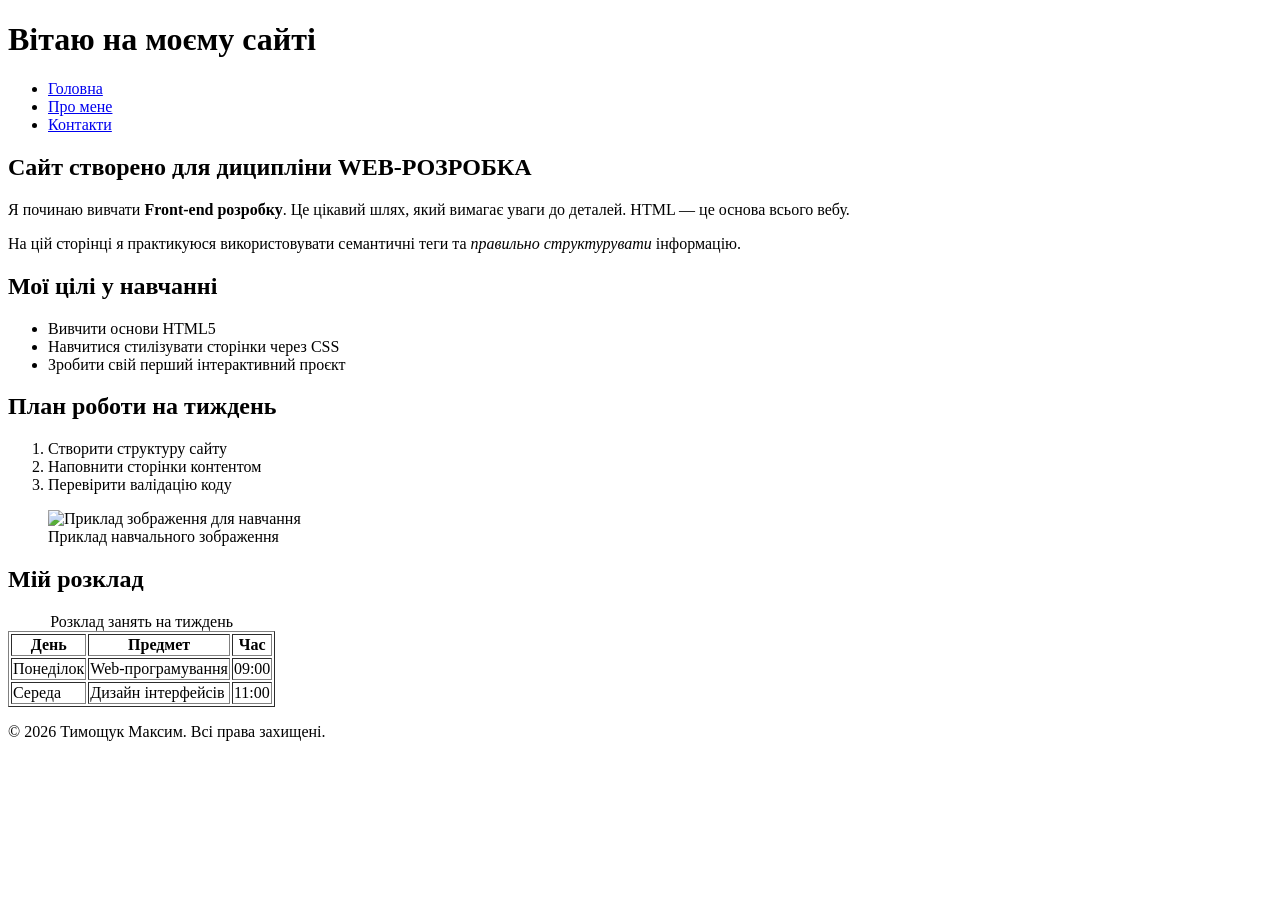
==== index.html @ d684328f "Створена структура проекту+головна сторінка(index.html)" ====
<!DOCTYPE html>
<html lang="uk">
<head>
    <meta charset="UTF-8">
    <meta name="viewport" content="width=device-width, initial-scale=1.0">
    <meta name="description" content="Це мій  навчальний сайт на HTML. Тут я вивчаю структуру тегів та роботу з контентом.">
    <title>Мій HTML-сайт</title>
</head>
<body>
    <header>
        <h1>Вітаю на моєму  сайті</h1>
        <nav>
            <ul>
                <li><a href="index.html">Головна</a></li>
                <li><a href="pages/about.html">Про мене</a></li>
                <li><a href="pages/contact.html">Контакти</a></li>
            </ul>
        </nav>
    </header>

    <main>
        <h2>Сайт створено для диципліни WEB-РОЗРОБКА</h2>
        <p>Я починаю вивчати <strong>Front-end розробку</strong>. Це цікавий шлях, який вимагає уваги до деталей. HTML — це основа всього вебу.</p>
        <p>На цій сторінці я практикуюся використовувати семантичні теги та <em>правильно структурувати</em> інформацію.</p>

        <h2>Мої цілі у навчанні</h2>
        <ul>
            <li>Вивчити основи HTML5</li>
            <li>Навчитися стилізувати сторінки через CSS</li>
            <li>Зробити свій перший інтерактивний проєкт</li>
        </ul>

        <h2>План роботи на тиждень</h2>
        <ol>
            <li>Створити структуру сайту</li>
            <li>Наповнити сторінки контентом</li>
            <li>Перевірити валідацію коду</li>
        </ol>

        <figure>
            <img src="https://yaknekruty.com.ua/sites/default/files/styles/1920x/public/2024-08/preloader-bg.jpg?itok=1jOOWKzk" alt="Приклад зображення для навчання" width="640" height="360">
            <figcaption>Приклад навчального зображення</figcaption>
        </figure>

        <h2>Мій розклад</h2>
        <table border="1">
            <caption>Розклад занять на тиждень</caption>
            <thead>
                <tr>
                    <th>День</th>
                    <th>Предмет</th>
                    <th>Час</th>
                </tr>
            </thead>
            <tbody>
                <tr>
                    <td>Понеділок</td>
                    <td>Web-програмування</td>
                    <td>09:00</td>
                </tr>
                <tr>
                    <td>Середа</td>
                    <td>Дизайн інтерфейсів</td>
                    <td>11:00</td>
                </tr>
            </tbody>
        </table>
    </main>

    <footer>
        <p>&copy; 2026 Тимощук Максим. Всі права захищені.</p>
    </footer>
</body>
</html>
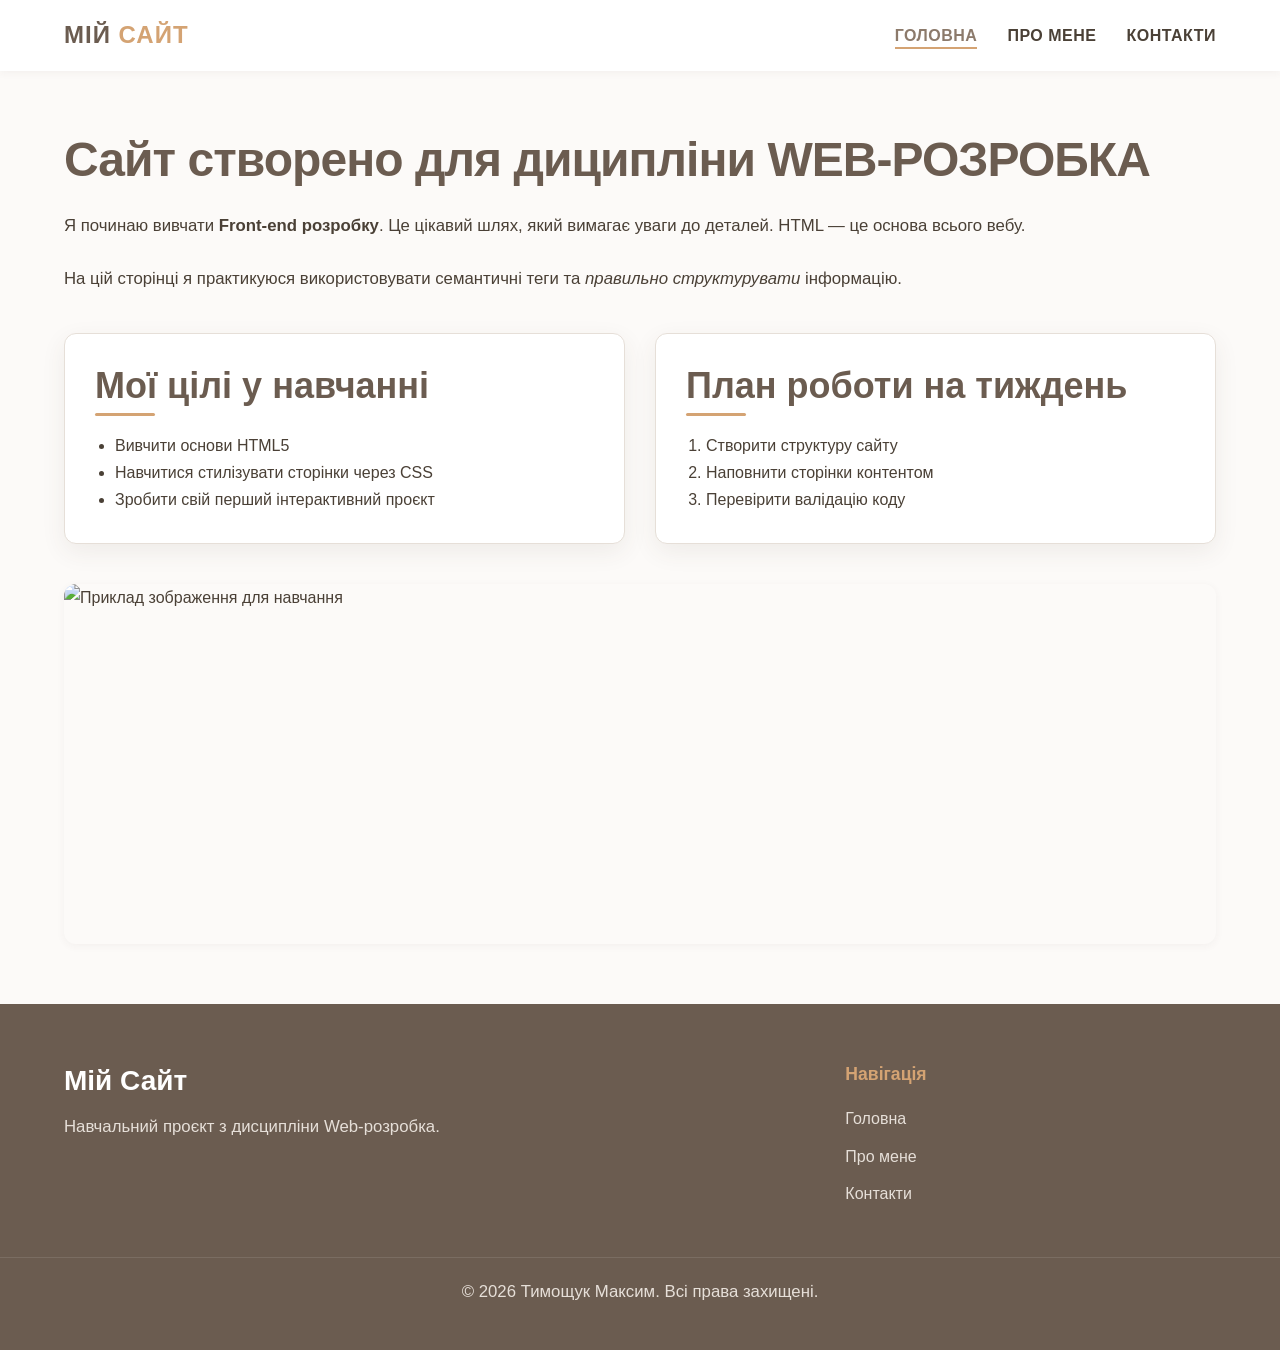
==== commit b45a31fb: "fixed table on html files and practice 3 done" ====
--- a/index.html
+++ b/index.html
@@ -3,72 +3,74 @@
 <head>
     <meta charset="UTF-8">
     <meta name="viewport" content="width=device-width, initial-scale=1.0">
-    <meta name="description" content="Це мій  навчальний сайт на HTML. Тут я вивчаю структуру тегів та роботу з контентом.">
+    <meta name="description" content="Це мій навчальний сайт на HTML. Тут я вивчаю структуру тегів та роботу з контентом.">
     <title>Мій HTML-сайт</title>
+    <link rel="stylesheet" href="./styles/style.css">
+    <link rel="stylesheet" href="./styles/responsive.css">
 </head>
 <body>
-    <header>
-        <h1>Вітаю на моєму  сайті</h1>
-        <nav>
-            <ul>
-                <li><a href="index.html">Головна</a></li>
-                <li><a href="pages/about.html">Про мене</a></li>
-                <li><a href="pages/contact.html">Контакти</a></li>
-            </ul>
-        </nav>
+    <header class="site-header">
+        <div class="container header-inner">
+            <div class="logo">Мій <span>Сайт</span></div>
+            <nav>
+                <ul class="nav-list">
+                    <li><a href="index.html" class="active">Головна</a></li>
+                    <li><a href="pages/about.html">Про мене</a></li>
+                    <li><a href="pages/contact.html">Контакти</a></li>
+                </ul>
+            </nav>
+        </div>
     </header>
 
-    <main>
-        <h2>Сайт створено для диципліни WEB-РОЗРОБКА</h2>
+    <main class="container section">
+        <h1>Сайт створено для диципліни WEB-РОЗРОБКА</h1>
         <p>Я починаю вивчати <strong>Front-end розробку</strong>. Це цікавий шлях, який вимагає уваги до деталей. HTML — це основа всього вебу.</p>
         <p>На цій сторінці я практикуюся використовувати семантичні теги та <em>правильно структурувати</em> інформацію.</p>
 
-        <h2>Мої цілі у навчанні</h2>
-        <ul>
-            <li>Вивчити основи HTML5</li>
-            <li>Навчитися стилізувати сторінки через CSS</li>
-            <li>Зробити свій перший інтерактивний проєкт</li>
-        </ul>
+        <div class="grid-3">
+            <div class="card">
+                <h2>Мої цілі у навчанні</h2>
+                <ul>
+                    <li>Вивчити основи HTML5</li>
+                    <li>Навчитися стилізувати сторінки через CSS</li>
+                    <li>Зробити свій перший інтерактивний проєкт</li>
+                </ul>
+            </div>
 
-        <h2>План роботи на тиждень</h2>
-        <ol>
-            <li>Створити структуру сайту</li>
-            <li>Наповнити сторінки контентом</li>
-            <li>Перевірити валідацію коду</li>
-        </ol>
+            <div class="card">
+                <h2>План роботи на тиждень</h2>
+                <ol>
+                    <li>Створити структуру сайту</li>
+                    <li>Наповнити сторінки контентом</li>
+                    <li>Перевірити валідацію коду</li>
+                </ol>
+            </div>
+        </div>
 
-        <figure>
+        <figure style="margin-top: 40px;">
             <img src="https://yaknekruty.com.ua/sites/default/files/styles/1920x/public/2024-08/preloader-bg.jpg?itok=1jOOWKzk" alt="Приклад зображення для навчання" width="640" height="360">
             <figcaption>Приклад навчального зображення</figcaption>
         </figure>
-
-        <h2>Мій розклад</h2>
-        <table border="1">
-            <caption>Розклад занять на тиждень</caption>
-            <thead>
-                <tr>
-                    <th>День</th>
-                    <th>Предмет</th>
-                    <th>Час</th>
-                </tr>
-            </thead>
-            <tbody>
-                <tr>
-                    <td>Понеділок</td>
-                    <td>Web-програмування</td>
-                    <td>09:00</td>
-                </tr>
-                <tr>
-                    <td>Середа</td>
-                    <td>Дизайн інтерфейсів</td>
-                    <td>11:00</td>
-                </tr>
-            </tbody>
-        </table>
     </main>
 
-    <footer>
-        <p>&copy; 2026 Тимощук Максим. Всі права захищені.</p>
+    <footer class="site-footer">
+        <div class="container footer-grid">
+            <div class="footer-brand">
+                <h3>Мій Сайт</h3>
+                <p>Навчальний проєкт з дисципліни Web-розробка.</p>
+            </div>
+            <div class="footer-links">
+                <h4>Навігація</h4>
+                <ul>
+                    <li><a href="index.html">Головна</a></li>
+                    <li><a href="pages/about.html">Про мене</a></li>
+                    <li><a href="pages/contact.html">Контакти</a></li>
+                </ul>
+            </div>
+        </div>
+        <div class="footer-bottom">
+            <p>&copy; 2026 Тимощук Максим. Всі права захищені.</p>
+        </div>
     </footer>
 </body>
 </html>
--- a/styles/style.css
+++ b/styles/style.css
@@ -0,0 +1,461 @@
+:root {
+  --color-primary: #8c7a6b;
+  --color-primary-dark: #6b5c50;
+  --color-accent: #d4a373;
+  --color-accent-hover: #faedcd;
+  --color-bg-main: #fcfaf8;
+  --color-bg-alt: #f5f0eb;
+  --color-surface: #ffffff;
+  --color-text-main: #4a4036;
+  --color-text-muted: #8c8279;
+  --color-border: #e6dfd8;
+  --shadow-sm: 0 2px 8px rgba(74, 64, 54, 0.05);
+  --shadow-md: 0 8px 24px rgba(74, 64, 54, 0.08);
+  --shadow-lg: 0 12px 32px rgba(74, 64, 54, 0.12);
+  --radius-sm: 6px;
+  --radius-md: 12px;
+  --radius-lg: 24px;
+  --transition-fast: 0.2s ease;
+  --transition-normal: 0.3s ease-in-out;
+}
+
+*, *::before, *::after {
+  box-sizing: border-box;
+  margin: 0;
+  padding: 0;
+}
+
+html {
+  scroll-behavior: smooth;
+  height: 100%;
+}
+
+body {
+  font-family: 'Segoe UI', Tahoma, Geneva, Verdana, sans-serif;
+  line-height: 1.7;
+  color: var(--color-text-main);
+  background-color: var(--color-bg-main);
+  -webkit-font-smoothing: antialiased;
+  animation: fadeIn 0.8s ease-out;
+  display: flex;
+  flex-direction: column;
+  min-height: 100vh;
+}
+
+@keyframes fadeIn {
+  from { opacity: 0; transform: translateY(10px); }
+  to { opacity: 1; transform: translateY(0); }
+}
+
+h1, h2, h3, h4, h5, h6 {
+  color: var(--color-primary-dark);
+  font-weight: 700;
+  line-height: 1.2;
+  margin-bottom: 1rem;
+}
+
+h1 { font-size: 3rem; letter-spacing: -0.02em; margin-bottom: 1.5rem; }
+h2 { font-size: 2.25rem; position: relative; padding-bottom: 0.5rem; }
+h2::after {
+  content: '';
+  position: absolute;
+  bottom: 0;
+  left: 0;
+  width: 60px;
+  height: 3px;
+  background-color: var(--color-accent);
+  border-radius: 2px;
+}
+h3 { font-size: 1.75rem; }
+
+p {
+  margin-bottom: 1.5rem;
+  font-size: 1.05rem;
+}
+
+a {
+  color: var(--color-accent);
+  text-decoration: none;
+  transition: color var(--transition-fast);
+}
+
+a:hover {
+  color: var(--color-primary-dark);
+}
+
+.container {
+  width: 100%;
+  max-width: 1200px;
+  margin: 0 auto;
+  padding: 0 24px;
+}
+
+main {
+  flex: 1;
+}
+
+.site-header {
+  background-color: var(--color-surface);
+  box-shadow: var(--shadow-sm);
+  position: sticky;
+  top: 0;
+  z-index: 1000;
+  padding: 15px 0;
+  transition: box-shadow var(--transition-normal);
+}
+
+.header-inner {
+  display: flex;
+  justify-content: space-between;
+  align-items: center;
+}
+
+.logo {
+  font-size: 1.5rem;
+  font-weight: 900;
+  color: var(--color-primary-dark);
+  letter-spacing: 1px;
+  text-transform: uppercase;
+}
+
+.logo span {
+  color: var(--color-accent);
+}
+
+.nav-list {
+  display: flex;
+  gap: 30px;
+  list-style: none;
+}
+
+.nav-list a {
+  color: var(--color-text-main);
+  font-weight: 600;
+  font-size: 1rem;
+  text-transform: uppercase;
+  letter-spacing: 0.5px;
+  position: relative;
+  padding: 5px 0;
+}
+
+.nav-list a::after {
+  content: '';
+  position: absolute;
+  width: 0;
+  height: 2px;
+  bottom: 0;
+  left: 0;
+  background-color: var(--color-accent);
+  transition: width var(--transition-normal);
+}
+
+.nav-list a:hover::after,
+.nav-list a.active::after {
+  width: 100%;
+}
+
+.nav-list a.active {
+  color: var(--color-primary);
+}
+
+.section {
+  padding: 60px 24px;
+}
+
+.grid-3 {
+  display: grid;
+  grid-template-columns: repeat(auto-fit, minmax(300px, 1fr));
+  gap: 30px;
+  margin-top: 40px;
+}
+
+.card {
+  background-color: var(--color-surface);
+  border-radius: var(--radius-md);
+  padding: 30px;
+  box-shadow: var(--shadow-md);
+  transition: transform var(--transition-normal), box-shadow var(--transition-normal);
+  border: 1px solid var(--color-border);
+}
+
+.card:hover {
+  transform: translateY(-5px);
+  box-shadow: var(--shadow-lg);
+}
+
+.card ul, .card ol {
+  padding-left: 20px;
+  margin-top: 15px;
+}
+
+.btn {
+  display: inline-flex;
+  align-items: center;
+  justify-content: center;
+  padding: 14px 28px;
+  font-size: 1rem;
+  font-weight: 600;
+  border-radius: var(--radius-lg);
+  cursor: pointer;
+  transition: all var(--transition-normal);
+  border: 2px solid transparent;
+  text-transform: uppercase;
+  letter-spacing: 0.5px;
+}
+
+.btn-primary {
+  background-color: var(--color-primary);
+  color: var(--color-surface);
+  box-shadow: 0 4px 15px rgba(140, 122, 107, 0.3);
+}
+
+.btn-primary:hover {
+  background-color: var(--color-primary-dark);
+  color: var(--color-surface);
+  transform: translateY(-2px);
+  box-shadow: 0 6px 20px rgba(140, 122, 107, 0.4);
+}
+
+.btn-outline {
+  background-color: transparent;
+  color: var(--color-primary);
+  border-color: var(--color-primary);
+}
+
+.btn-outline:hover {
+  background-color: var(--color-primary);
+  color: var(--color-surface);
+}
+
+.custom-table-wrapper {
+  background-color: var(--color-surface);
+  border-radius: var(--radius-md);
+  box-shadow: var(--shadow-sm);
+  overflow: hidden;
+  margin: 30px 0;
+  border: 1px solid var(--color-border);
+}
+
+.custom-table-caption {
+  font-size: 1.2rem;
+  font-weight: bold;
+  padding: 15px;
+  color: var(--color-surface);
+  background: var(--color-primary);
+  text-align: center;
+}
+
+.custom-table {
+  display: flex;
+  flex-direction: column;
+  width: 100%;
+}
+
+.custom-table-header, .custom-table-row {
+  display: grid;
+  grid-template-columns: 1fr 2fr 1fr;
+  border-bottom: 1px solid var(--color-border);
+}
+
+.custom-table-row:last-child {
+  border-bottom: none;
+}
+
+.custom-table-header {
+  background-color: var(--color-bg-alt);
+  color: var(--color-primary-dark);
+  font-weight: 700;
+  text-transform: uppercase;
+  font-size: 0.85rem;
+  letter-spacing: 1px;
+}
+
+.custom-table-cell {
+  padding: 18px 20px;
+  text-align: left;
+}
+
+.custom-table-row {
+  transition: background-color var(--transition-fast);
+}
+
+.custom-table-row:nth-child(even) {
+  background-color: var(--color-bg-main);
+}
+
+.custom-table-row:hover {
+  background-color: var(--color-accent-hover);
+}
+
+.media-gallery {
+  display: grid;
+  grid-template-columns: repeat(auto-fit, minmax(300px, 1fr));
+  gap: 30px;
+}
+
+img, video {
+  max-width: 100%;
+  height: auto;
+  border-radius: var(--radius-sm);
+  display: block;
+}
+
+figure {
+  margin: 0;
+  position: relative;
+  overflow: hidden;
+  border-radius: var(--radius-md);
+  box-shadow: var(--shadow-sm);
+}
+
+figcaption {
+  position: absolute;
+  bottom: 0;
+  left: 0;
+  width: 100%;
+  padding: 15px;
+  background: rgba(74, 64, 54, 0.85);
+  color: var(--color-surface);
+  font-size: 0.9rem;
+  transform: translateY(100%);
+  transition: transform var(--transition-normal);
+}
+
+figure:hover figcaption {
+  transform: translateY(0);
+}
+
+.contact-layout {
+  display: flex;
+  gap: 50px;
+  align-items: flex-start;
+  margin-top: 30px;
+}
+
+.contact-info {
+  flex: 1;
+  background-color: var(--color-primary);
+  color: var(--color-surface);
+  padding: 40px;
+  border-radius: var(--radius-md);
+  box-shadow: var(--shadow-md);
+}
+
+.contact-info h2, .contact-info p {
+  color: var(--color-surface);
+}
+
+.contact-info h2::after {
+  background-color: var(--color-accent);
+}
+
+.form-wrapper {
+  flex: 2;
+  background-color: var(--color-surface);
+  padding: 40px;
+  border-radius: var(--radius-md);
+  box-shadow: var(--shadow-md);
+  border: 1px solid var(--color-border);
+}
+
+.form-group {
+  margin-bottom: 25px;
+  position: relative;
+}
+
+label {
+  display: block;
+  margin-bottom: 8px;
+  font-weight: 600;
+  color: var(--color-primary-dark);
+  font-size: 0.95rem;
+}
+
+input[type="text"],
+input[type="email"],
+input[type="tel"],
+select,
+textarea {
+  width: 100%;
+  padding: 16px 20px;
+  border: 2px solid var(--color-border);
+  border-radius: var(--radius-sm);
+  background-color: var(--color-bg-main);
+  color: var(--color-text-main);
+  font-family: inherit;
+  font-size: 1rem;
+  transition: all var(--transition-normal);
+}
+
+textarea {
+  resize: vertical;
+  min-height: 150px;
+}
+
+input:focus,
+select:focus,
+textarea:focus {
+  outline: none;
+  border-color: var(--color-accent);
+  background-color: var(--color-surface);
+  box-shadow: 0 0 0 4px rgba(212, 163, 115, 0.15);
+}
+
+input::placeholder,
+textarea::placeholder {
+  color: var(--color-text-muted);
+}
+
+.site-footer {
+  background-color: var(--color-primary-dark);
+  color: var(--color-border);
+  padding: 60px 0 20px;
+  margin-top: auto;
+}
+
+.footer-grid {
+  display: grid;
+  grid-template-columns: 2fr 1fr;
+  gap: 40px;
+  margin-bottom: 40px;
+}
+
+.footer-brand h3 {
+  color: var(--color-surface);
+  margin-bottom: 15px;
+}
+
+.footer-brand h3::after {
+  display: none;
+}
+
+.footer-links h4 {
+  color: var(--color-accent);
+  margin-bottom: 20px;
+  font-size: 1.1rem;
+}
+
+.footer-links ul {
+  list-style: none;
+}
+
+.footer-links li {
+  margin-bottom: 10px;
+}
+
+.footer-links a {
+  color: var(--color-border);
+  transition: color var(--transition-fast);
+}
+
+.footer-links a:hover {
+  color: var(--color-surface);
+  padding-left: 5px;
+}
+
+.footer-bottom {
+  text-align: center;
+  padding-top: 20px;
+  border-top: 1px solid rgba(255, 255, 255, 0.1);
+  font-size: 0.9rem;
+}
--- a/styles/responsive.css
+++ b/styles/responsive.css
@@ -0,0 +1,102 @@
+@media (max-width: 1024px) {
+  h1 { font-size: 2.5rem; }
+  h2 { font-size: 2rem; }
+  
+  .section { padding: 50px 24px; }
+  
+  .contact-layout {
+    gap: 30px;
+  }
+}
+
+@media (max-width: 768px) {
+  body {
+    font-size: 16px;
+  }
+
+  .header-inner {
+    flex-direction: column;
+    gap: 15px;
+  }
+
+  .nav-list {
+    flex-wrap: wrap;
+    justify-content: center;
+    gap: 15px;
+  }
+
+  .nav-list a {
+    font-size: 0.9rem;
+    padding: 8px 12px;
+    background-color: var(--color-bg-alt);
+    border-radius: var(--radius-sm);
+  }
+  
+  .nav-list a::after {
+    display: none;
+  }
+  
+  .nav-list a:hover,
+  .nav-list a.active {
+    background-color: var(--color-primary);
+    color: var(--color-surface);
+  }
+
+  h1 { font-size: 2rem; }
+  
+  .grid-3 {
+    grid-template-columns: 1fr;
+  }
+
+  .contact-layout {
+    flex-direction: column;
+  }
+  
+  .contact-info, .form-wrapper {
+    width: 100%;
+  }
+
+  .custom-table-wrapper {
+    overflow-x: auto;
+    -webkit-overflow-scrolling: touch;
+    border-radius: 0;
+    border-left: none;
+    border-right: none;
+  }
+  
+  .custom-table {
+    min-width: 500px;
+  }
+
+  .footer-grid {
+    grid-template-columns: 1fr;
+    text-align: center;
+  }
+  
+  .footer-links a:hover {
+    padding-left: 0;
+  }
+}
+
+@media (max-width: 480px) {
+  .container {
+    padding: 0 15px;
+  }
+  
+  .section {
+    padding: 30px 15px;
+  }
+  
+  .card {
+    padding: 20px;
+  }
+  
+  .btn {
+    width: 100%;
+    margin-bottom: 10px;
+  }
+  
+  .contact-info, .form-wrapper {
+    padding: 20px;
+  }
+}
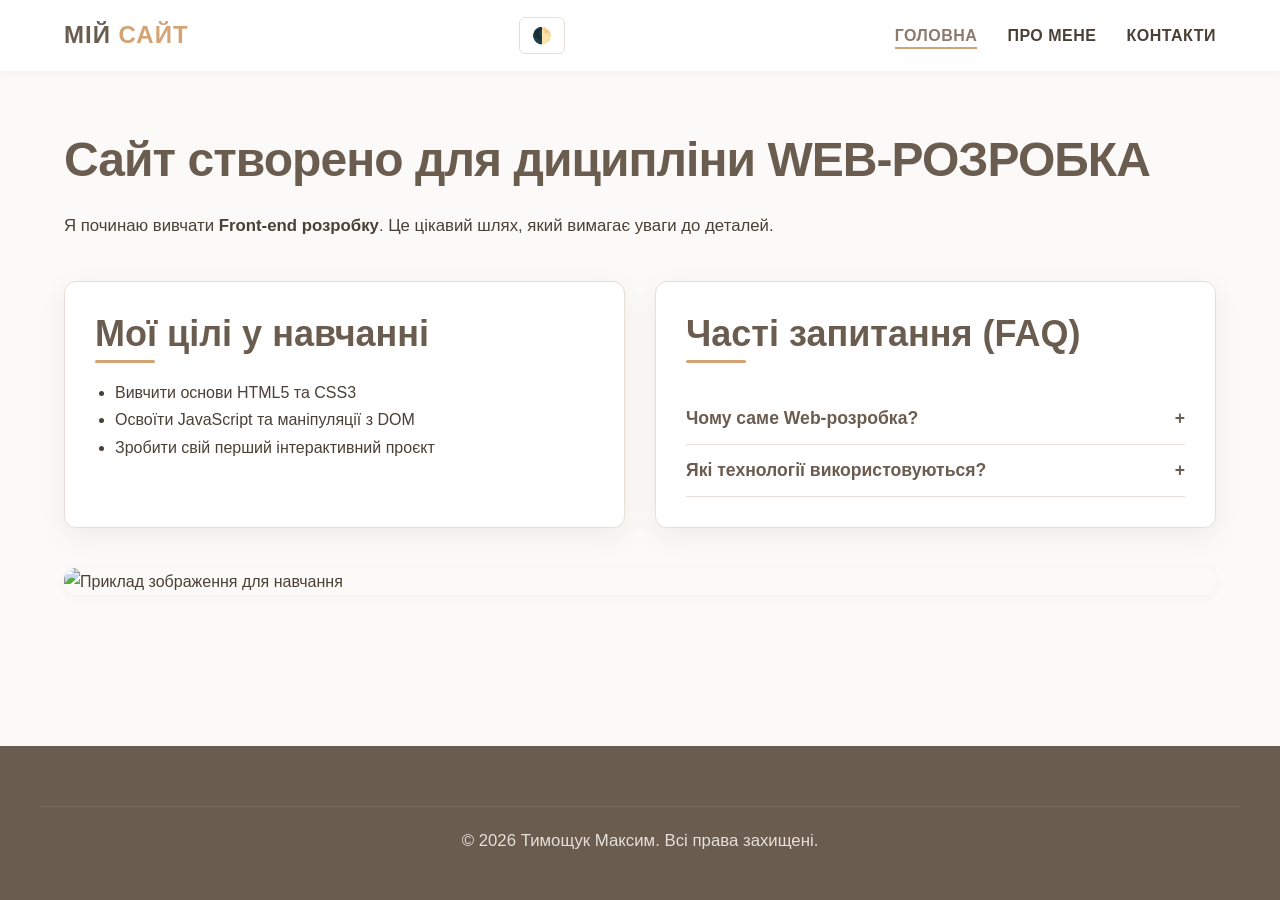
==== commit 07c3d3d8: "реалізовані скрипти за допомгою sj" ====
--- a/index.html
+++ b/index.html
@@ -3,18 +3,22 @@
 <head>
     <meta charset="UTF-8">
     <meta name="viewport" content="width=device-width, initial-scale=1.0">
-    <meta name="description" content="Це мій навчальний сайт на HTML. Тут я вивчаю структуру тегів та роботу з контентом.">
     <title>Мій HTML-сайт</title>
     <link rel="stylesheet" href="./styles/style.css">
     <link rel="stylesheet" href="./styles/responsive.css">
+    <script src="./js/main.js" defer></script>
 </head>
 <body>
     <header class="site-header">
         <div class="container header-inner">
             <div class="logo">Мій <span>Сайт</span></div>
+            <div class="header-actions">
+                <button class="theme-toggle" aria-label="Перемкнути тему">🌓</button>
+                <button class="burger-menu" aria-expanded="false" aria-label="Відкрити меню">☰</button>
+            </div>
             <nav>
                 <ul class="nav-list">
-                    <li><a href="index.html" class="active">Головна</a></li>
+                    <li><a href="index.html">Головна</a></li>
                     <li><a href="pages/about.html">Про мене</a></li>
                     <li><a href="pages/contact.html">Контакти</a></li>
                 </ul>
@@ -24,53 +28,52 @@
 
     <main class="container section">
         <h1>Сайт створено для диципліни WEB-РОЗРОБКА</h1>
-        <p>Я починаю вивчати <strong>Front-end розробку</strong>. Це цікавий шлях, який вимагає уваги до деталей. HTML — це основа всього вебу.</p>
-        <p>На цій сторінці я практикуюся використовувати семантичні теги та <em>правильно структурувати</em> інформацію.</p>
+        <p>Я починаю вивчати <strong>Front-end розробку</strong>. Це цікавий шлях, який вимагає уваги до деталей.</p>
 
         <div class="grid-3">
             <div class="card">
                 <h2>Мої цілі у навчанні</h2>
                 <ul>
-                    <li>Вивчити основи HTML5</li>
-                    <li>Навчитися стилізувати сторінки через CSS</li>
+                    <li>Вивчити основи HTML5 та CSS3</li>
+                    <li>Освоїти JavaScript та маніпуляції з DOM</li>
                     <li>Зробити свій перший інтерактивний проєкт</li>
                 </ul>
             </div>
 
             <div class="card">
-                <h2>План роботи на тиждень</h2>
-                <ol>
-                    <li>Створити структуру сайту</li>
-                    <li>Наповнити сторінки контентом</li>
-                    <li>Перевірити валідацію коду</li>
-                </ol>
+                <h2>Часті запитання (FAQ)</h2>
+                <div class="accordion">
+                    <div class="accordion-item">
+                        <button class="accordion-header">Чому саме Web-розробка?</button>
+                        <div class="accordion-content" hidden>Тому що це дозволяє створювати інтерфейси, якими щодня користуються мільйони людей.</div>
+                    </div>
+                    <div class="accordion-item">
+                        <button class="accordion-header">Які технології використовуються?</button>
+                        <div class="accordion-content" hidden>На даному етапі це чистий HTML, CSS та ванільний JavaScript.</div>
+                    </div>
+                </div>
             </div>
         </div>
 
         <figure style="margin-top: 40px;">
-            <img src="https://yaknekruty.com.ua/sites/default/files/styles/1920x/public/2024-08/preloader-bg.jpg?itok=1jOOWKzk" alt="Приклад зображення для навчання" width="640" height="360">
-            <figcaption>Приклад навчального зображення</figcaption>
+            <img class="modal-trigger" src="https://yaknekruty.com.ua/sites/default/files/styles/1920x/public/2024-08/preloader-bg.jpg?itok=1jOOWKzk" alt="Приклад зображення для навчання" style="cursor: zoom-in;">
+            <figcaption>Приклад навчального зображення (натисніть для збільшення)</figcaption>
         </figure>
     </main>
 
     <footer class="site-footer">
-        <div class="container footer-grid">
-            <div class="footer-brand">
-                <h3>Мій Сайт</h3>
-                <p>Навчальний проєкт з дисципліни Web-розробка.</p>
-            </div>
-            <div class="footer-links">
-                <h4>Навігація</h4>
-                <ul>
-                    <li><a href="index.html">Головна</a></li>
-                    <li><a href="pages/about.html">Про мене</a></li>
-                    <li><a href="pages/contact.html">Контакти</a></li>
-                </ul>
-            </div>
-        </div>
-        <div class="footer-bottom">
-            <p>&copy; 2026 Тимощук Максим. Всі права захищені.</p>
+        <div class="container footer-bottom">
+            <p>&copy; <span class="current-year"></span> Тимощук Максим. Всі права захищені.</p>
         </div>
     </footer>
+
+    <div class="modal" hidden>
+        <div class="modal-content">
+            <button class="modal-close">&times;</button>
+            <img src="" alt="Збільшене зображення" class="modal-img">
+        </div>
+    </div>
+
+    <button class="back-to-top" hidden>↑</button>
 </body>
 </html>
--- a/styles/style.css
+++ b/styles/style.css
@@ -458,4 +458,155 @@
   padding-top: 20px;
   border-top: 1px solid rgba(255, 255, 255, 0.1);
   font-size: 0.9rem;
+}
+/* --- НОВІ СТИЛІ ДЛЯ JS (додай в кінець style.css) --- */
+
+/* Темна тема */
+body.theme-dark {
+  --color-bg-main: #1a1613;
+  --color-bg-alt: #241f1c;
+  --color-surface: #2d2622;
+  --color-text-main: #e6dfd8;
+  --color-text-muted: #a89f96;
+  --color-border: #4a4036;
+  --color-primary: #a38f7d;
+  --color-primary-dark: #d4a373;
+}
+
+/* Керування UI елементами шапки */
+.header-actions {
+  display: flex;
+  gap: 15px;
+  align-items: center;
+}
+
+.theme-toggle, .burger-menu {
+  background: none;
+  border: 1px solid var(--color-border);
+  color: var(--color-text-main);
+  padding: 8px 12px;
+  border-radius: var(--radius-sm);
+  cursor: pointer;
+  font-size: 1rem;
+}
+
+.burger-menu {
+  display: none;
+}
+
+/* Акордеон */
+.accordion { margin-top: 30px; }
+.accordion-item { border-bottom: 1px solid var(--color-border); }
+.accordion-header {
+  width: 100%;
+  text-align: left;
+  background: none;
+  border: none;
+  padding: 15px 0;
+  font-size: 1.1rem;
+  font-weight: 600;
+  color: var(--color-primary-dark);
+  cursor: pointer;
+  display: flex;
+  justify-content: space-between;
+}
+.accordion-header::after { content: '+'; }
+.accordion-header.active::after { content: '-'; }
+.accordion-content { padding: 0 0 15px 0; }
+
+.filter-controls {
+  display: flex;
+  gap: 10px;
+  margin-bottom: 30px;
+  flex-wrap: wrap;
+}
+.filter-btn {
+  padding: 8px 16px;
+  border: 1px solid var(--color-primary);
+  background: transparent;
+  color: var(--color-primary);
+  border-radius: 20px;
+  cursor: pointer;
+}
+.filter-btn.active {
+  background: var(--color-primary);
+  color: var(--color-surface);
+}
+
+.modal {
+  position: fixed;
+  top: 0; left: 0; right: 0; bottom: 0;
+  background: rgba(0, 0, 0, 0.8);
+  display: flex;
+  align-items: center;
+  justify-content: center;
+  z-index: 2000;
+}
+.modal-content {
+  position: relative;
+  max-width: 90%;
+  max-height: 90vh;
+}
+.modal-img {
+  max-width: 100%;
+  max-height: 90vh;
+  border-radius: var(--radius-md);
+}
+.modal-close {
+  position: absolute;
+  top: -40px; right: 0;
+  background: none;
+  border: none;
+  color: white;
+  font-size: 2rem;
+  cursor: pointer;
+}
+
+.error-msg {
+  color: #e63946;
+  font-size: 0.85rem;
+  display: block;
+  margin-top: 5px;
+}
+.char-count {
+  font-size: 0.85rem;
+  color: var(--color-text-muted);
+  text-align: right;
+  display: block;
+  margin-top: 5px;
+}
+.form-success {
+  background-color: #2a9d8f;
+  color: white;
+  padding: 30px;
+  border-radius: var(--radius-md);
+  text-align: center;
+}
+
+.back-to-top {
+  position: fixed;
+  bottom: 30px;
+  right: 30px;
+  background: var(--color-accent);
+  color: #fff;
+  width: 50px;
+  height: 50px;
+  border: none;
+  border-radius: 50%;
+  cursor: pointer;
+  box-shadow: var(--shadow-md);
+  z-index: 100;
+  font-size: 1.5rem;
+}
+
+@media (max-width: 768px) {
+  .burger-menu { display: block; }
+  .nav-list {
+    display: none;
+    width: 100%;
+  }
+  .nav-list.is-open { display: flex; }
+}
+.modal[hidden] {
+  display: none !important;
 }
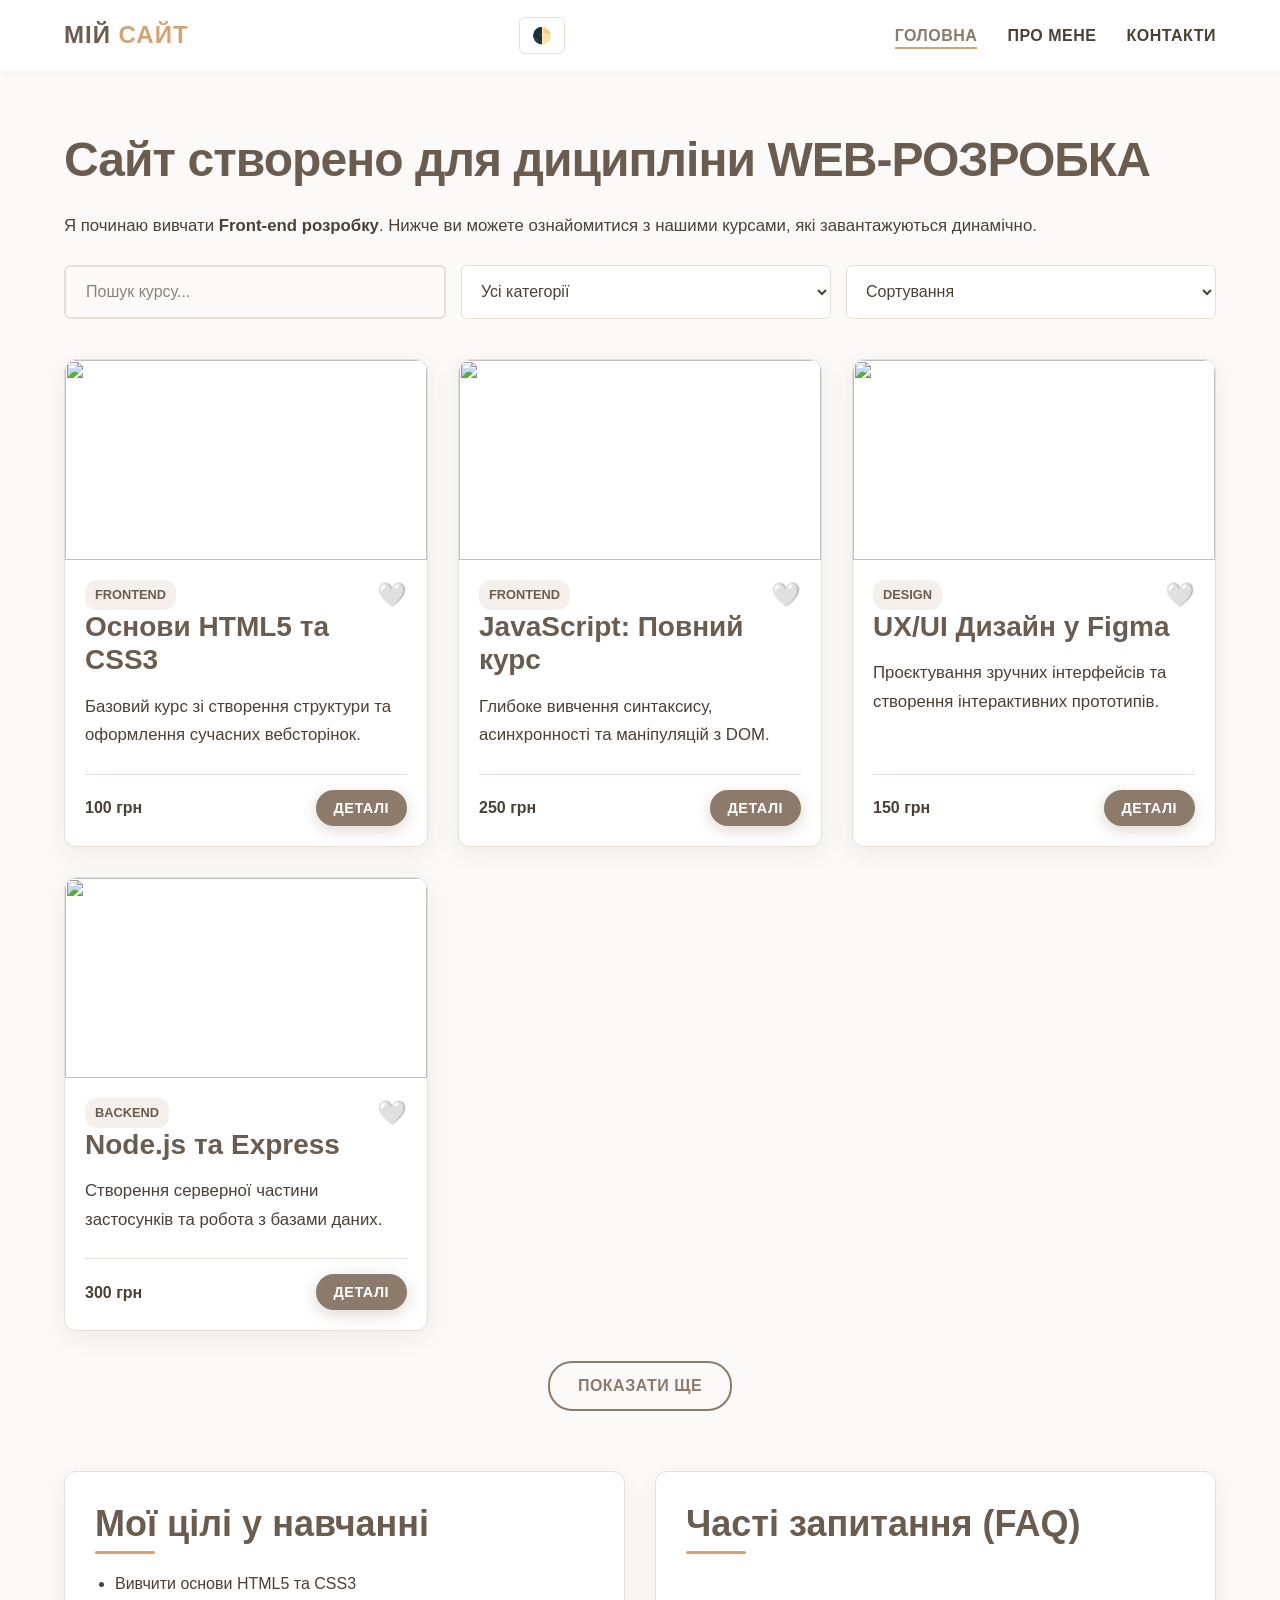
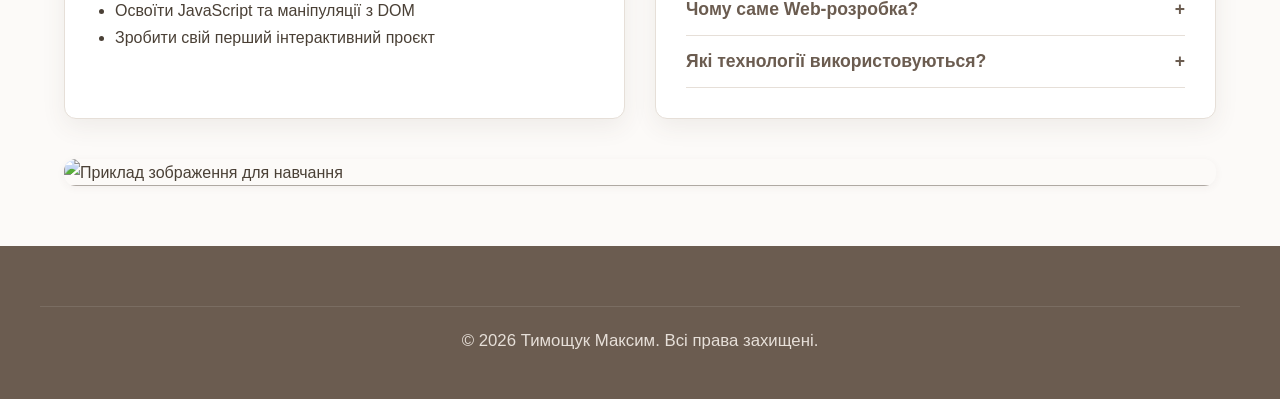
==== commit eb04d06e: "asynchrone fate in js|practice 9-10" ====
--- a/index.html
+++ b/index.html
@@ -3,10 +3,11 @@
 <head>
     <meta charset="UTF-8">
     <meta name="viewport" content="width=device-width, initial-scale=1.0">
-    <title>Мій HTML-сайт</title>
+    <title>Головна — Каталог курсів</title>
     <link rel="stylesheet" href="./styles/style.css">
     <link rel="stylesheet" href="./styles/responsive.css">
     <script src="./js/main.js" defer></script>
+    <script src="./js/catalog.js" defer></script>
 </head>
 <body>
     <header class="site-header">
@@ -18,7 +19,7 @@
             </div>
             <nav>
                 <ul class="nav-list">
-                    <li><a href="index.html">Головна</a></li>
+                    <li><a href="index.html" class="active">Головна</a></li>
                     <li><a href="pages/about.html">Про мене</a></li>
                     <li><a href="pages/contact.html">Контакти</a></li>
                 </ul>
@@ -28,9 +29,37 @@
 
     <main class="container section">
         <h1>Сайт створено для диципліни WEB-РОЗРОБКА</h1>
-        <p>Я починаю вивчати <strong>Front-end розробку</strong>. Це цікавий шлях, який вимагає уваги до деталей.</p>
+        <p>Я починаю вивчати <strong>Front-end розробку</strong>. Нижче ви можете ознайомитися з нашими курсами, які завантажуються динамічно.</p>
 
-        <div class="grid-3">
+        <div class="catalog-controls">
+            <input type="text" id="searchInput" placeholder="Пошук курсу..." class="catalog-search">
+            
+            <select id="categoryFilter" class="catalog-select">
+                <option value="all">Усі категорії</option>
+                <option value="frontend">Front-end</option>
+                <option value="backend">Back-end</option>
+                <option value="design">Дизайн</option>
+            </select>
+
+            <select id="sortSelect" class="catalog-select">
+                <option value="default">Сортування</option>
+                <option value="price-asc">Дешевші спочатку</option>
+                <option value="price-desc">Дорожчі спочатку</option>
+                <option value="title-asc">За назвою (А-Я)</option>
+            </select>
+        </div>
+
+        <div id="loadingState" class="status-msg">⏳ Завантажуємо дані...</div>
+        <div id="errorState" class="status-msg error-msg" hidden>❌ Помилка завантаження файлу items.json</div>
+        <div id="emptyState" class="status-msg" hidden>🔍 Нічого не знайдено за вашим запитом</div>
+
+        <div id="catalogContainer" class="grid-3" hidden></div>
+
+        <div style="text-align: center; margin-top: 30px;">
+            <button id="loadMoreBtn" class="btn btn-outline" hidden>Показати ще</button>
+        </div>
+
+        <div class="grid-3" style="margin-top: 60px;">
             <div class="card">
                 <h2>Мої цілі у навчанні</h2>
                 <ul>
@@ -67,7 +96,18 @@
         </div>
     </footer>
 
-    <div class="modal" hidden>
+    <div id="detailsModal" class="modal" hidden>
+        <div class="modal-content card" style="max-width: 500px; width: 100%;">
+            <button class="modal-close" id="closeDetailsModal">&times;</button>
+            <h2 id="modalTitle"></h2>
+            <p id="modalCategory" style="color: var(--color-accent); font-weight: bold;"></p>
+            <p id="modalDesc"></p>
+            <p><strong>Ціна:</strong> <span id="modalPrice"></span> грн</p>
+            <button class="btn btn-primary" style="width: 100%; margin-top: 15px;">Записатися</button>
+        </div>
+    </div>
+
+    <div class="modal" id="imageModal" hidden>
         <div class="modal-content">
             <button class="modal-close">&times;</button>
             <img src="" alt="Збільшене зображення" class="modal-img">
--- a/styles/style.css
+++ b/styles/style.css
@@ -609,4 +609,90 @@
 }
 .modal[hidden] {
   display: none !important;
+}
+/* --- СТИЛІ КАТАЛОГУ (Практична 9-10) --- */
+.catalog-controls {
+  display: flex;
+  gap: 15px;
+  margin-bottom: 30px;
+  flex-wrap: wrap;
+}
+
+.catalog-search, .catalog-select {
+  padding: 12px 15px;
+  border: 1px solid var(--color-border);
+  border-radius: var(--radius-sm);
+  background: var(--color-surface);
+  color: var(--color-text-main);
+  font-family: inherit;
+  flex: 1;
+  min-width: 200px;
+}
+
+.status-msg {
+  text-align: center;
+  padding: 40px;
+  font-size: 1.2rem;
+  color: var(--color-text-muted);
+}
+
+.catalog-card {
+  display: flex;
+  flex-direction: column;
+  padding: 0; /* Зображення на всю ширину зверху */
+  overflow: hidden;
+}
+
+.catalog-img {
+  width: 100%;
+  height: 200px;
+  object-fit: cover;
+  border-radius: var(--radius-md) var(--radius-md) 0 0;
+}
+
+.catalog-content {
+  padding: 20px;
+  display: flex;
+  flex-direction: column;
+  flex: 1;
+}
+
+.badge {
+  background: var(--color-bg-alt);
+  color: var(--color-primary-dark);
+  padding: 4px 10px;
+  border-radius: 12px;
+  font-size: 0.8rem;
+  text-transform: uppercase;
+  font-weight: bold;
+}
+
+.fav-btn {
+  background: none;
+  border: none;
+  font-size: 1.5rem;
+  cursor: pointer;
+  transition: transform 0.2s;
+}
+
+.fav-btn:hover {
+  transform: scale(1.2);
+}
+
+.catalog-footer {
+  margin-top: auto;
+  padding-top: 15px;
+  display: flex;
+  justify-content: space-between;
+  align-items: center;
+  border-top: 1px solid var(--color-border);
+}
+
+.btn-sm {
+  padding: 8px 16px;
+  font-size: 0.9rem;
+}
+
+[hidden] {
+    display: none !important;
 }
